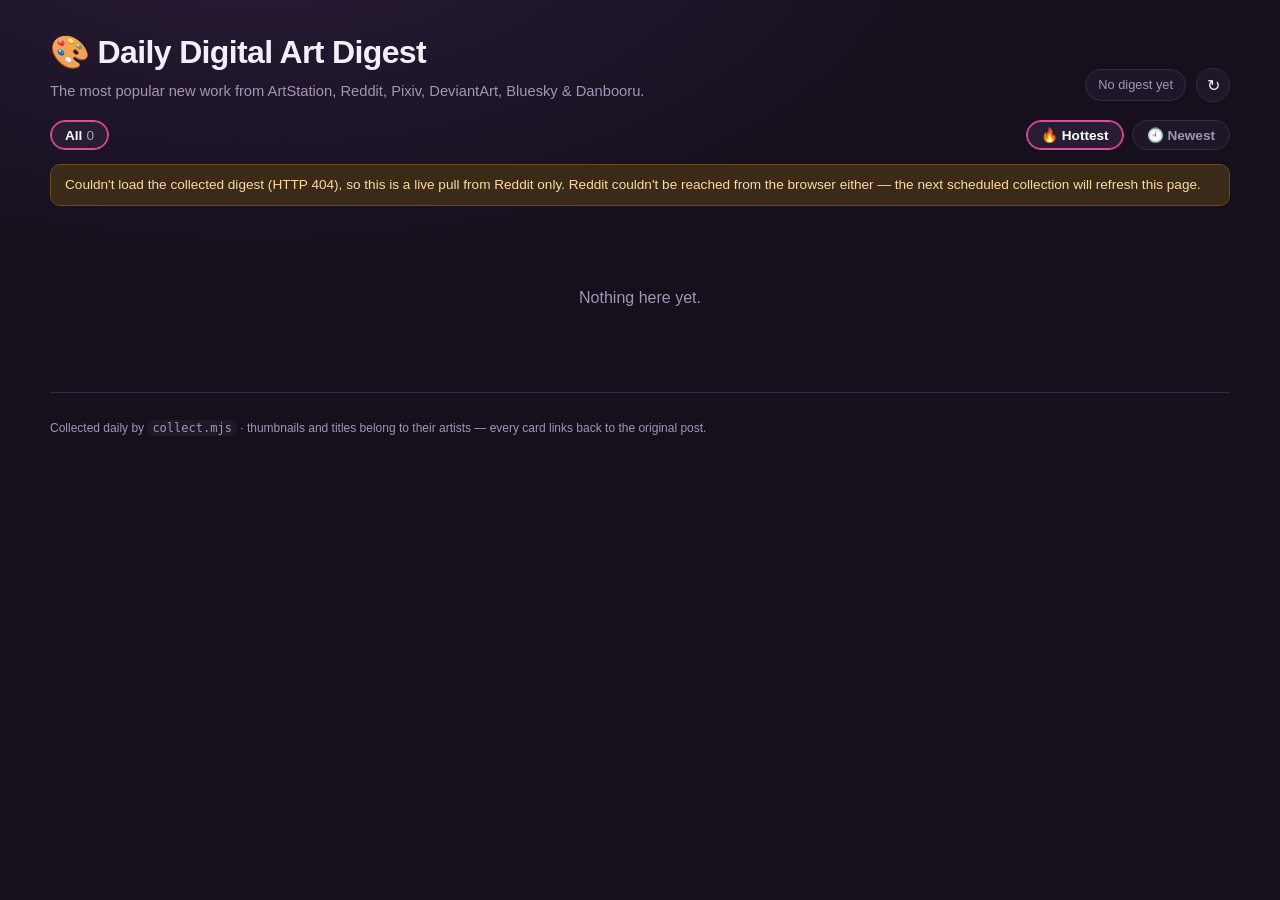
==== index.html @ 23e1c934 "Daily digital art digest Collects the most popular new digital art from ArtStation, Reddit (25 art s" ====
<!DOCTYPE html>
<html lang="en">
<head>
  <meta charset="UTF-8">
  <meta name="viewport" content="width=device-width, initial-scale=1.0, viewport-fit=cover">
  <meta name="theme-color" content="#15101c">
  <meta name="description" content="The most popular new digital art from ArtStation, Reddit, Pixiv, DeviantArt, Bluesky and Danbooru, collected daily.">
  <title>Daily Digital Art Digest</title>
  <link rel="icon" href="data:image/svg+xml,%3Csvg xmlns=%27http://www.w3.org/2000/svg%27 viewBox=%270 0 32 32%27%3E%3Ctext y=%2726%27 font-size=%2726%27%3E%F0%9F%8E%A8%3C/text%3E%3C/svg%3E">
  <link rel="stylesheet" href="digest.css">
</head>
<body>
  <header class="masthead">
    <div class="masthead-text">
      <h1>🎨 Daily Digital Art Digest</h1>
      <p class="sub">The most popular new work from ArtStation, Reddit, Pixiv, DeviantArt, Bluesky &amp; Danbooru.</p>
    </div>
    <div class="masthead-meta">
      <span id="updated" class="updated" title="When this digest was collected">Loading…</span>
      <button id="refresh" class="icon-btn" type="button" title="Reload the digest">↻</button>
    </div>
  </header>

  <nav class="controls" aria-label="Filters">
    <div id="filters" class="chips" role="group" aria-label="Filter by source"></div>
    <div id="ratings" class="chips hidden" role="group" aria-label="Filter by rating"></div>
    <div class="sorts chips" role="group" aria-label="Sort order">
      <button class="chip sort-chip is-on" type="button" data-sort="heat">🔥 Hottest</button>
      <button class="chip sort-chip" type="button" data-sort="new">🕘 Newest</button>
    </div>
  </nav>

  <p id="notice" class="notice hidden" role="status"></p>

  <main>
    <div id="grid" class="grid" aria-busy="true">
      <div class="skeleton"></div><div class="skeleton"></div><div class="skeleton"></div>
      <div class="skeleton"></div><div class="skeleton"></div><div class="skeleton"></div>
    </div>
    <p id="empty" class="empty hidden">Nothing here yet.</p>
  </main>

  <footer class="foot">
    <div id="sources" class="source-report"></div>
    <p class="fine">
      Collected daily by <code>collect.mjs</code> · thumbnails and titles belong to their
      artists — every card links back to the original post.
    </p>
  </footer>

  <script src="digest.js"></script>
</body>
</html>
---- digest.css ----
/* Daily Digital Art Digest — dark gallery styling so the art carries the page. */

:root {
  --bg: #15101c;
  --surface: #1e1728;
  --surface-2: #271e34;
  --line: #362a47;
  --text: #f3eef8;
  --muted: #a395b8;
  --accent: #e8489b;
  --artstation: #13aff0;
  --reddit: #ff4500;
  --pixiv: #3d9bff;
  --deviantart: #00e59b;
  --bluesky: #a78bfa;
  --danbooru: #ffc247;
  --nsfw: #ff5d8f;
  --radius: 14px;
}

* { box-sizing: border-box; }

body {
  margin: 0;
  padding: 0 16px 48px;
  background: radial-gradient(1200px 600px at 20% -10%, #2a1d3a 0%, var(--bg) 60%) fixed;
  color: var(--text);
  font-family: -apple-system, BlinkMacSystemFont, "Segoe UI", Roboto, Helvetica, Arial, sans-serif;
  line-height: 1.5;
}

/* ------------------------------------------------------------- masthead */

.masthead {
  max-width: 1180px;
  margin: 0 auto;
  padding-block: 28px 18px;
  display: flex;
  flex-wrap: wrap;
  gap: 12px;
  align-items: flex-end;
  justify-content: space-between;
}

.masthead h1 {
  margin: 0;
  font-size: clamp(1.4rem, 4vw, 2rem);
  letter-spacing: -0.02em;
}

.sub { margin: 4px 0 0; color: var(--muted); font-size: 0.92rem; }

.masthead-meta { display: flex; align-items: center; gap: 10px; }

.updated {
  font-size: 0.8rem;
  color: var(--muted);
  background: var(--surface);
  border: 1px solid var(--line);
  border-radius: 999px;
  padding: 5px 12px;
  white-space: nowrap;
}

.icon-btn {
  background: var(--surface);
  color: var(--text);
  border: 1px solid var(--line);
  border-radius: 999px;
  width: 34px;
  height: 34px;
  font-size: 1rem;
  cursor: pointer;
  transition: transform 0.2s ease, border-color 0.2s ease;
}

.icon-btn:hover { border-color: var(--accent); }
.icon-btn.spin { animation: spin 0.8s linear infinite; }

@keyframes spin { to { transform: rotate(360deg); } }

/* ------------------------------------------------------------- controls */

.controls {
  max-width: 1180px;
  margin: 0 auto 14px;
  display: flex;
  flex-wrap: wrap;
  gap: 10px 18px;
  justify-content: space-between;
}

.chips { display: flex; flex-wrap: wrap; gap: 8px; }

.chip {
  background: var(--surface);
  color: var(--muted);
  border: 1px solid var(--line);
  border-radius: 999px;
  padding: 6px 14px;
  font-size: 0.85rem;
  font-weight: 600;
  cursor: pointer;
  transition: color 0.15s ease, border-color 0.15s ease, background 0.15s ease;
}

.chip:hover { color: var(--text); }

.chip.is-on {
  color: #fff;
  background: var(--surface-2);
  border-color: var(--chip-color, var(--accent));
  box-shadow: inset 0 0 0 1px var(--chip-color, var(--accent));
}

.chip .count { opacity: 0.6; font-weight: 500; margin-left: 4px; }

.notice {
  max-width: 1180px;
  margin: 0 auto 16px;
  padding: 10px 14px;
  border-radius: 10px;
  background: #3a2a17;
  border: 1px solid #6b4a1f;
  color: #ffd9a0;
  font-size: 0.85rem;
}

/* ----------------------------------------------------------------- grid */

.grid {
  max-width: 1180px;
  margin: 0 auto;
  display: grid;
  grid-template-columns: repeat(auto-fill, minmax(250px, 1fr));
  gap: 18px;
}

.card {
  background: var(--surface);
  border: 1px solid var(--line);
  border-radius: var(--radius);
  overflow: hidden;
  display: flex;
  flex-direction: column;
  transition: transform 0.18s ease, border-color 0.18s ease;
}

.card:hover { transform: translateY(-3px); border-color: var(--source-color, var(--accent)); }

.thumb-link {
  display: block;
  position: relative;
  aspect-ratio: 4 / 3;
  background: var(--surface-2);
  color: var(--text); /* the rank/heat pills sit inside this link */
}

.thumb-link img {
  width: 100%;
  height: 100%;
  object-fit: cover;
  display: block;
  max-width: 100%;
}

.thumb-fallback {
  position: absolute;
  inset: 0;
  display: grid;
  place-items: center;
  padding: 16px;
  text-align: center;
  font-size: 0.85rem;
  color: var(--muted);
  background: linear-gradient(135deg, var(--surface-2), var(--surface));
}

.rank {
  position: absolute;
  top: 10px;
  left: 10px;
  color: var(--text);
  background: rgba(10, 6, 16, 0.78);
  backdrop-filter: blur(4px);
  border-radius: 999px;
  padding: 3px 9px;
  font-size: 0.75rem;
  font-weight: 700;
}

.heat {
  position: absolute;
  top: 10px;
  right: 10px;
  color: var(--text);
  background: rgba(10, 6, 16, 0.78);
  backdrop-filter: blur(4px);
  border-radius: 999px;
  padding: 3px 9px;
  font-size: 0.75rem;
  font-weight: 700;
}

.card-body { padding: 12px 14px 14px; display: flex; flex-direction: column; gap: 4px; flex: 1; }

.badge {
  align-self: flex-start;
  font-size: 0.68rem;
  font-weight: 700;
  letter-spacing: 0.06em;
  text-transform: uppercase;
  color: var(--source-color, var(--accent));
}

.card-title {
  margin: 0;
  font-size: 0.98rem;
  font-weight: 600;
  line-height: 1.3;
  overflow: hidden;
  display: -webkit-box;
  -webkit-line-clamp: 2;
  line-clamp: 2;
  -webkit-box-orient: vertical;
}

.card-title a { color: inherit; text-decoration: none; }
.card-title a:hover { text-decoration: underline; }

.artist { font-size: 0.83rem; color: var(--muted); }
.artist a { color: inherit; text-decoration: none; }
.artist a:hover { color: var(--text); text-decoration: underline; }

.stats {
  margin-top: auto;
  padding-top: 8px;
  font-size: 0.76rem;
  color: var(--muted);
  display: flex;
  justify-content: space-between;
  gap: 8px;
}

.skeleton {
  aspect-ratio: 3 / 4;
  border-radius: var(--radius);
  background: linear-gradient(100deg, var(--surface) 30%, var(--surface-2) 50%, var(--surface) 70%);
  background-size: 220% 100%;
  animation: shimmer 1.3s linear infinite;
}

@keyframes shimmer { to { background-position: -220% 0; } }

.empty { text-align: center; color: var(--muted); padding: 48px 0; }

/* ------------------------------------------------------------------ 18+ */

.nsfw-tag {
  position: absolute;
  bottom: 10px;
  left: 10px;
  background: var(--nsfw);
  color: #1a0b12;
  font-size: 0.7rem;
  font-weight: 800;
  letter-spacing: 0.04em;
  border-radius: 999px;
  padding: 2px 8px;
}

.badge-nsfw {
  margin-left: 6px;
  color: var(--nsfw);
}

.is-blurred .thumb-link img { filter: blur(22px); transform: scale(1.06); }
.is-blurred .nsfw-tag { display: none; }

.reveal {
  position: absolute;
  inset: 0;
  width: 100%;
  border: 0;
  background: rgba(14, 8, 18, 0.35);
  color: var(--text);
  font: inherit;
  font-size: 0.85rem;
  font-weight: 700;
  letter-spacing: 0.02em;
  cursor: pointer;
}

.reveal:hover { background: rgba(14, 8, 18, 0.2); }

/* ---------------------------------------------------------------- footer */

.foot { max-width: 1180px; margin: 34px auto 0; border-top: 1px solid var(--line); padding-top: 16px; }

.source-report { display: flex; flex-wrap: wrap; gap: 8px 16px; font-size: 0.8rem; color: var(--muted); }

.source-report .ok::before { content: "✓ "; color: var(--deviantart); }
.source-report .bad::before { content: "✕ "; color: var(--reddit); }

.fine { color: var(--muted); font-size: 0.75rem; margin-top: 10px; }
.fine code { background: var(--surface); padding: 1px 5px; border-radius: 5px; }

.hidden { display: none !important; }

@media (prefers-reduced-motion: reduce) {
  * { animation-duration: 0.01ms !important; transition-duration: 0.01ms !important; }
}
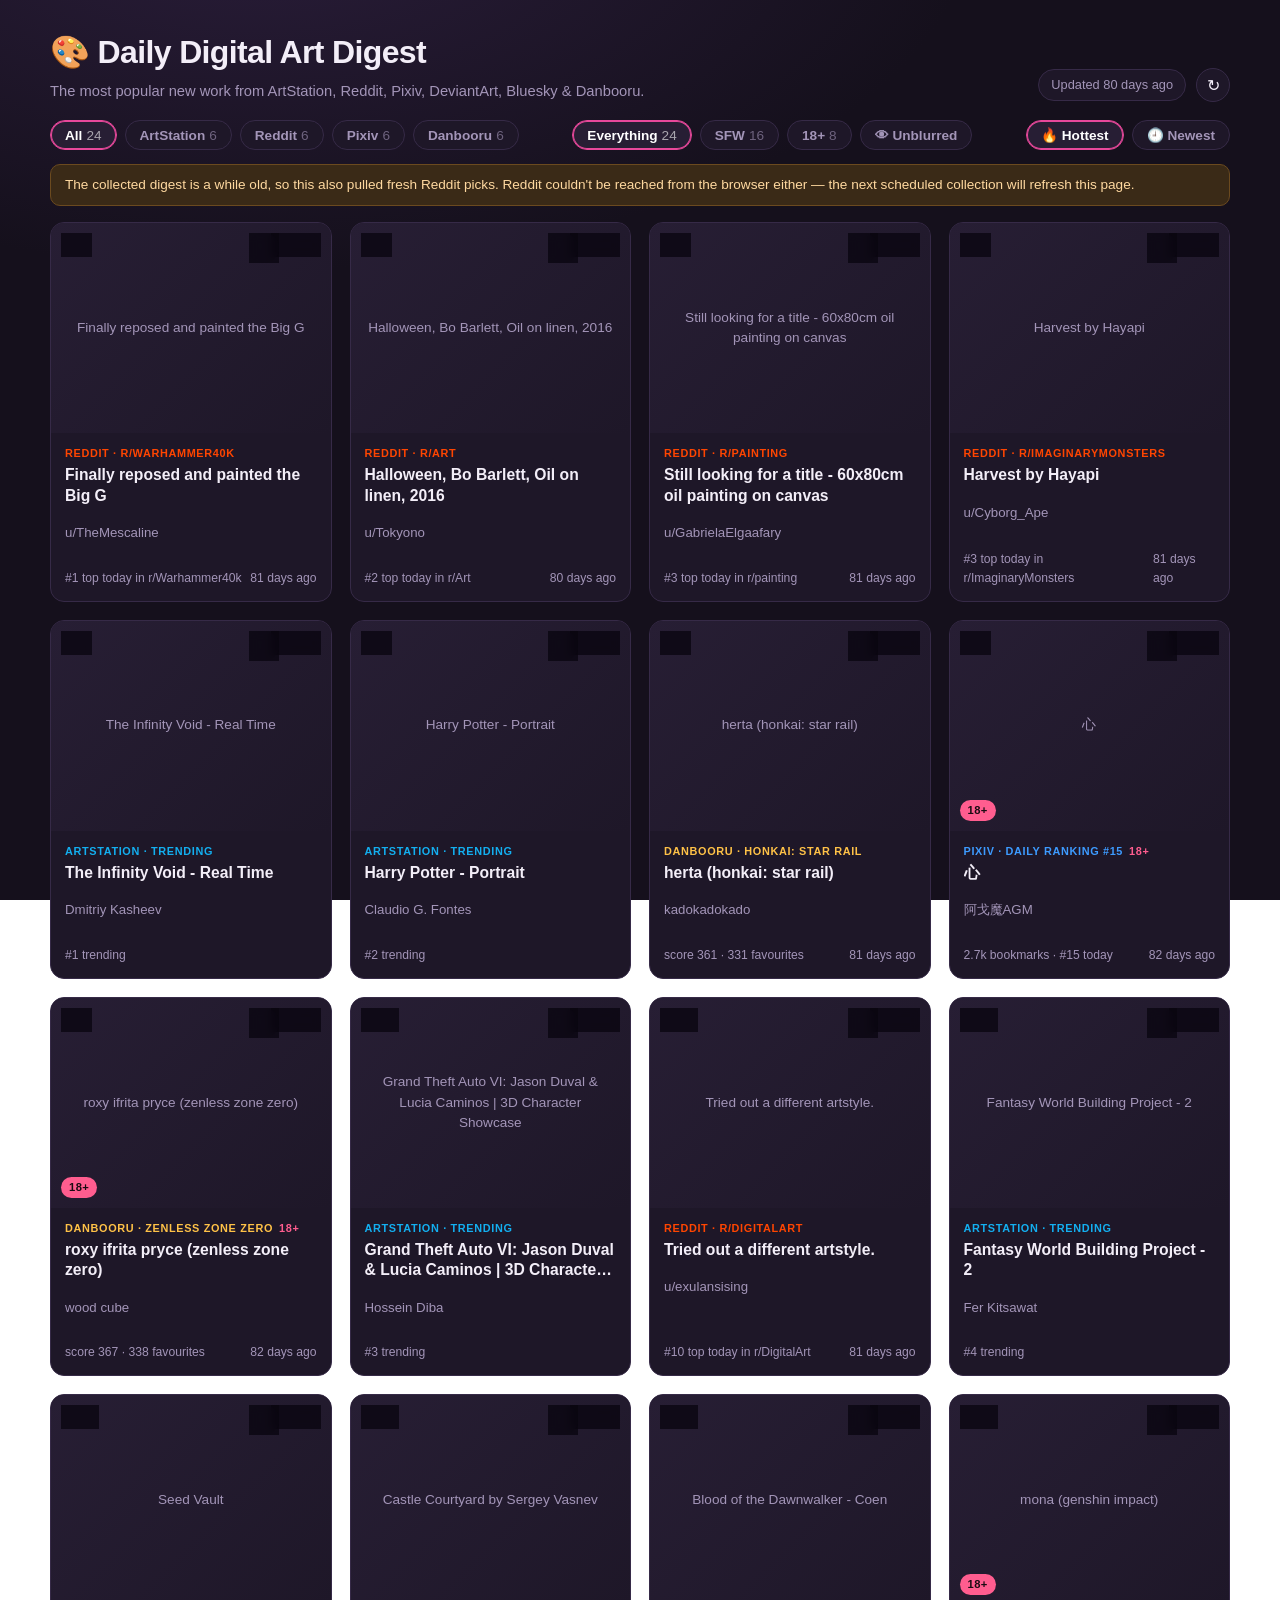
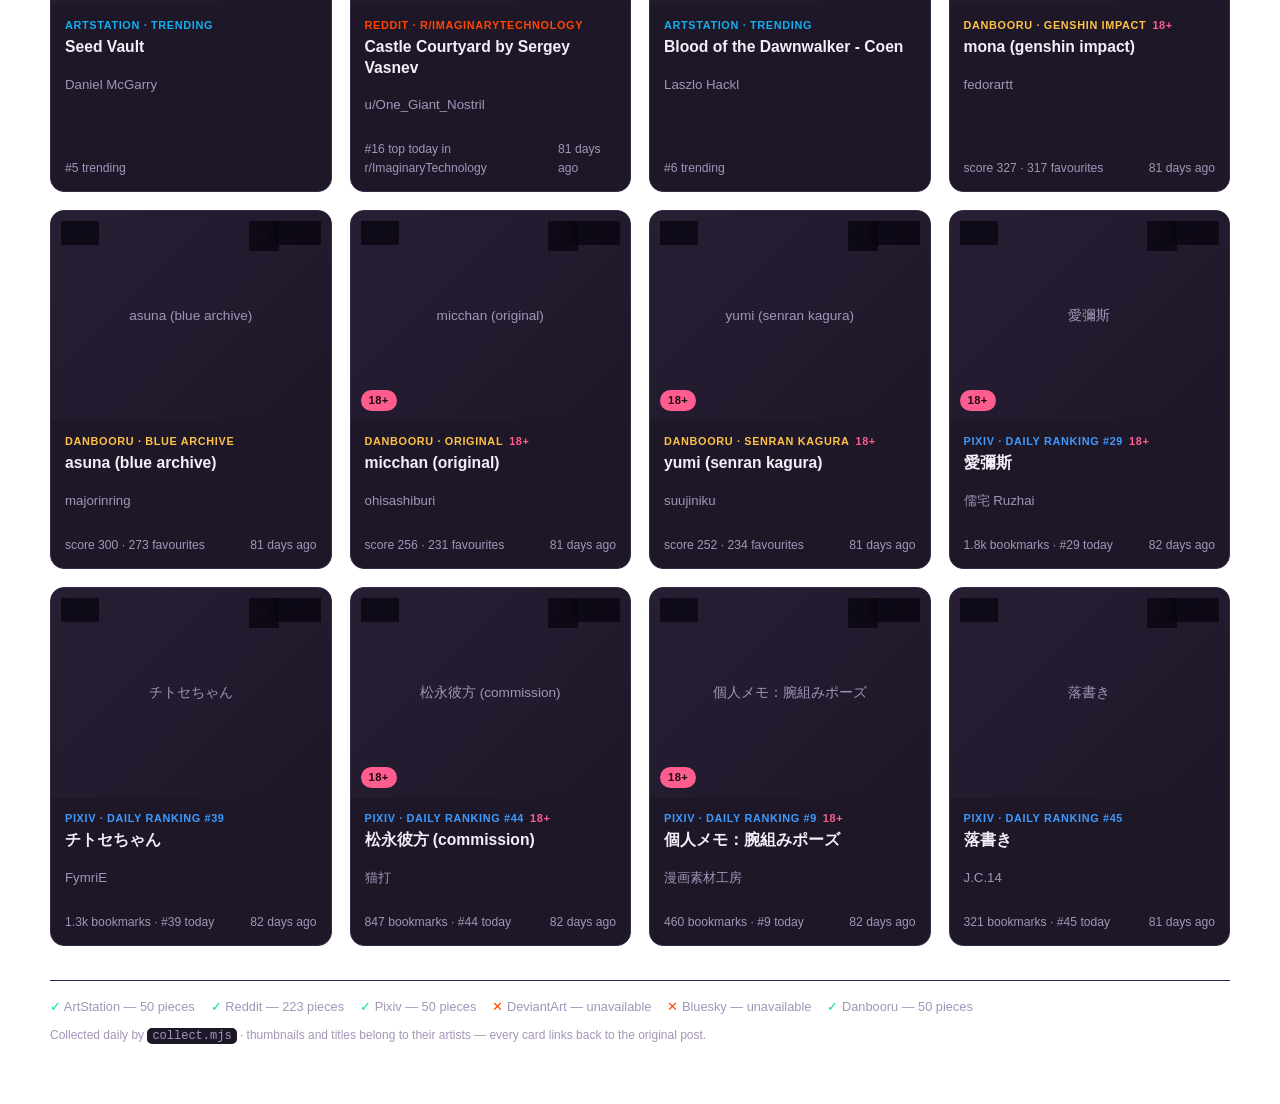
==== commit 2675e941: "Tilt the digest toward what you like Adds a taste profile the ranking consults. taste.json holds wei" ====
--- a/index.html
+++ b/index.html
@@ -30,6 +30,8 @@
     </div>
   </nav>
 
+  <div id="likes" class="likes hidden" role="status" aria-live="polite"></div>
+
   <p id="notice" class="notice hidden" role="status"></p>
 
   <main>
--- a/digest.css
+++ b/digest.css
@@ -254,6 +254,52 @@
 
 .empty { text-align: center; color: var(--muted); padding: 48px 0; }
 
+/* ---------------------------------------------------------------- likes */
+
+.likes {
+  max-width: 1180px;
+  margin: 0 auto 14px;
+  display: flex;
+  align-items: center;
+  gap: 10px;
+  flex-wrap: wrap;
+}
+
+.like-count { font-size: 0.85rem; color: var(--muted); }
+
+.likes a.chip { text-decoration: none; }
+
+.card { position: relative; }
+
+.heart {
+  position: absolute;
+  top: 10px;
+  right: 52px;
+  width: 30px;
+  height: 30px;
+  border-radius: 999px;
+  border: 0;
+  background: rgba(10, 6, 16, 0.78);
+  backdrop-filter: blur(4px);
+  color: var(--text);
+  font-size: 0.95rem;
+  line-height: 1;
+  cursor: pointer;
+  transition: color 0.15s ease, transform 0.15s ease;
+}
+
+.heart:hover { transform: scale(1.12); }
+
+.is-liked .heart { color: var(--nsfw); }
+.is-liked { border-color: var(--nsfw); }
+
+.matched {
+  margin: 2px 0 0;
+  font-size: 0.72rem;
+  color: var(--artstation);
+  letter-spacing: 0.01em;
+}
+
 /* ------------------------------------------------------------------ 18+ */
 
 .nsfw-tag {
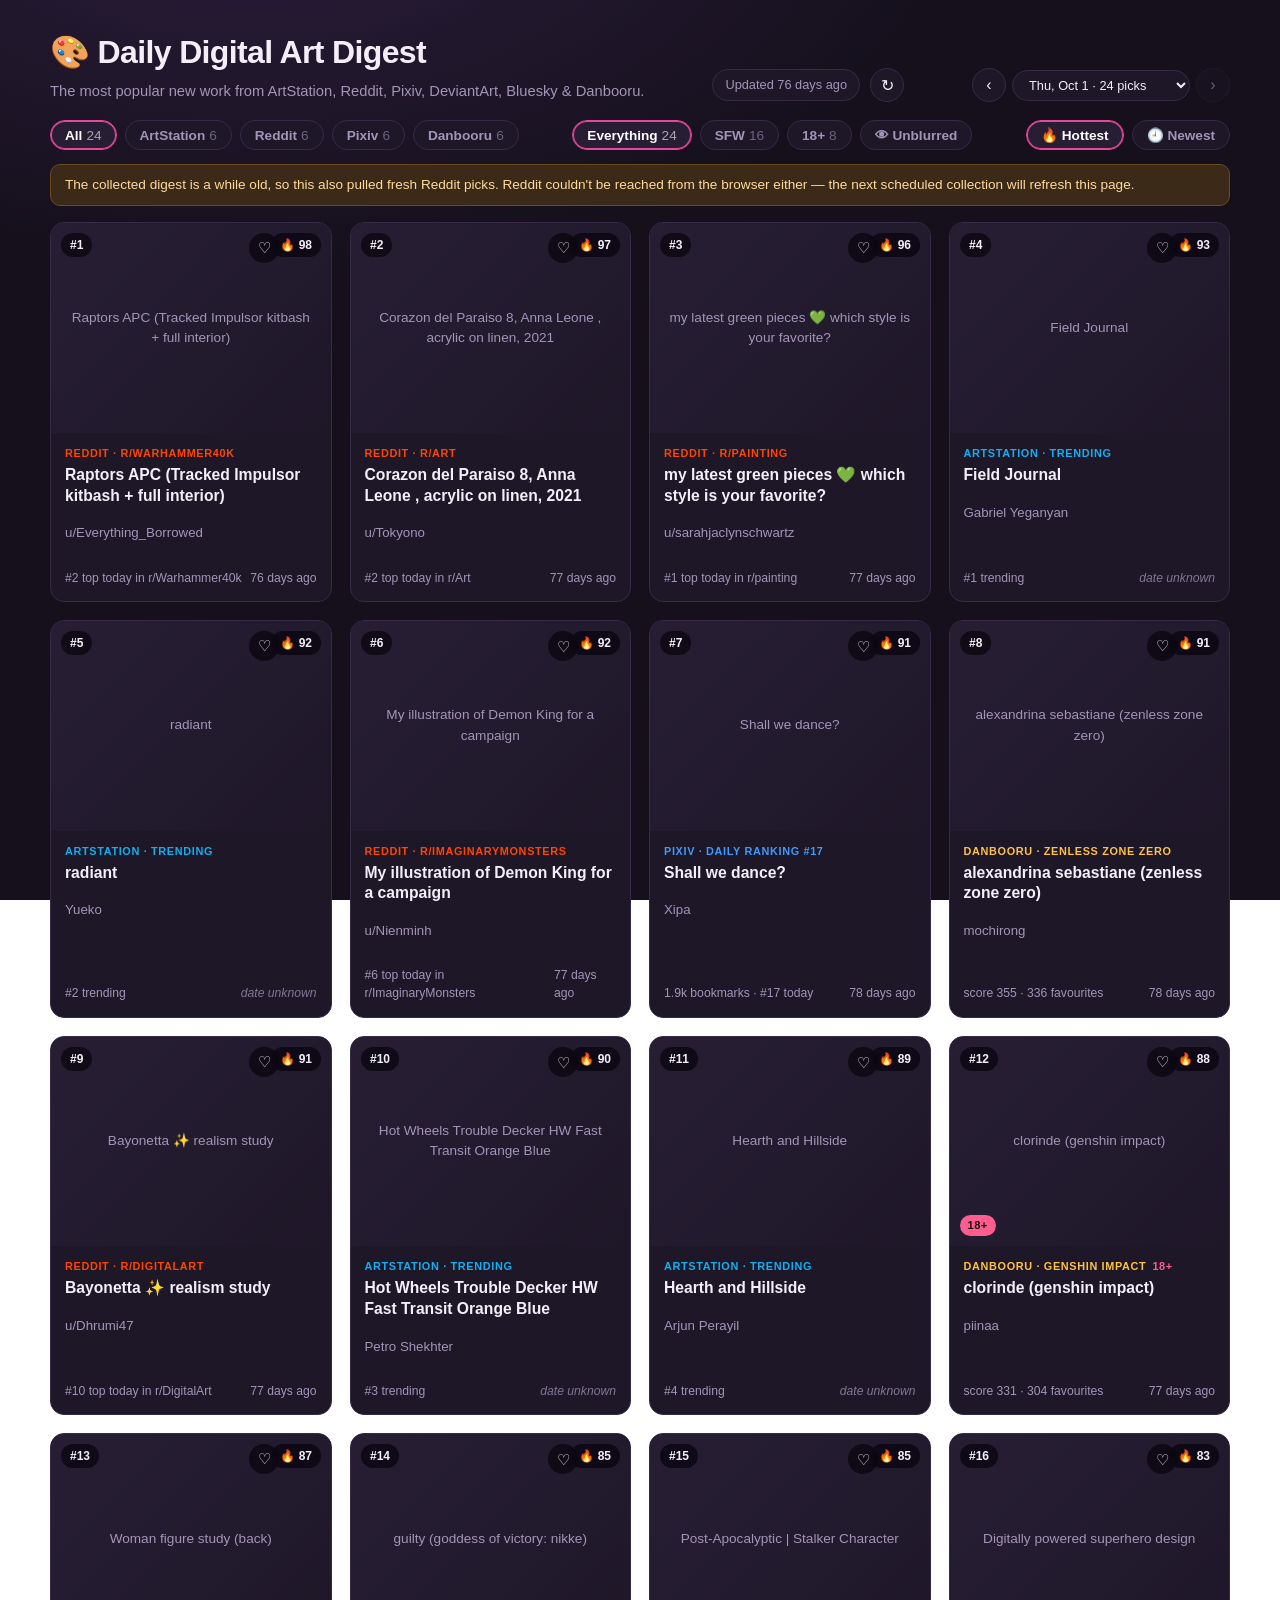
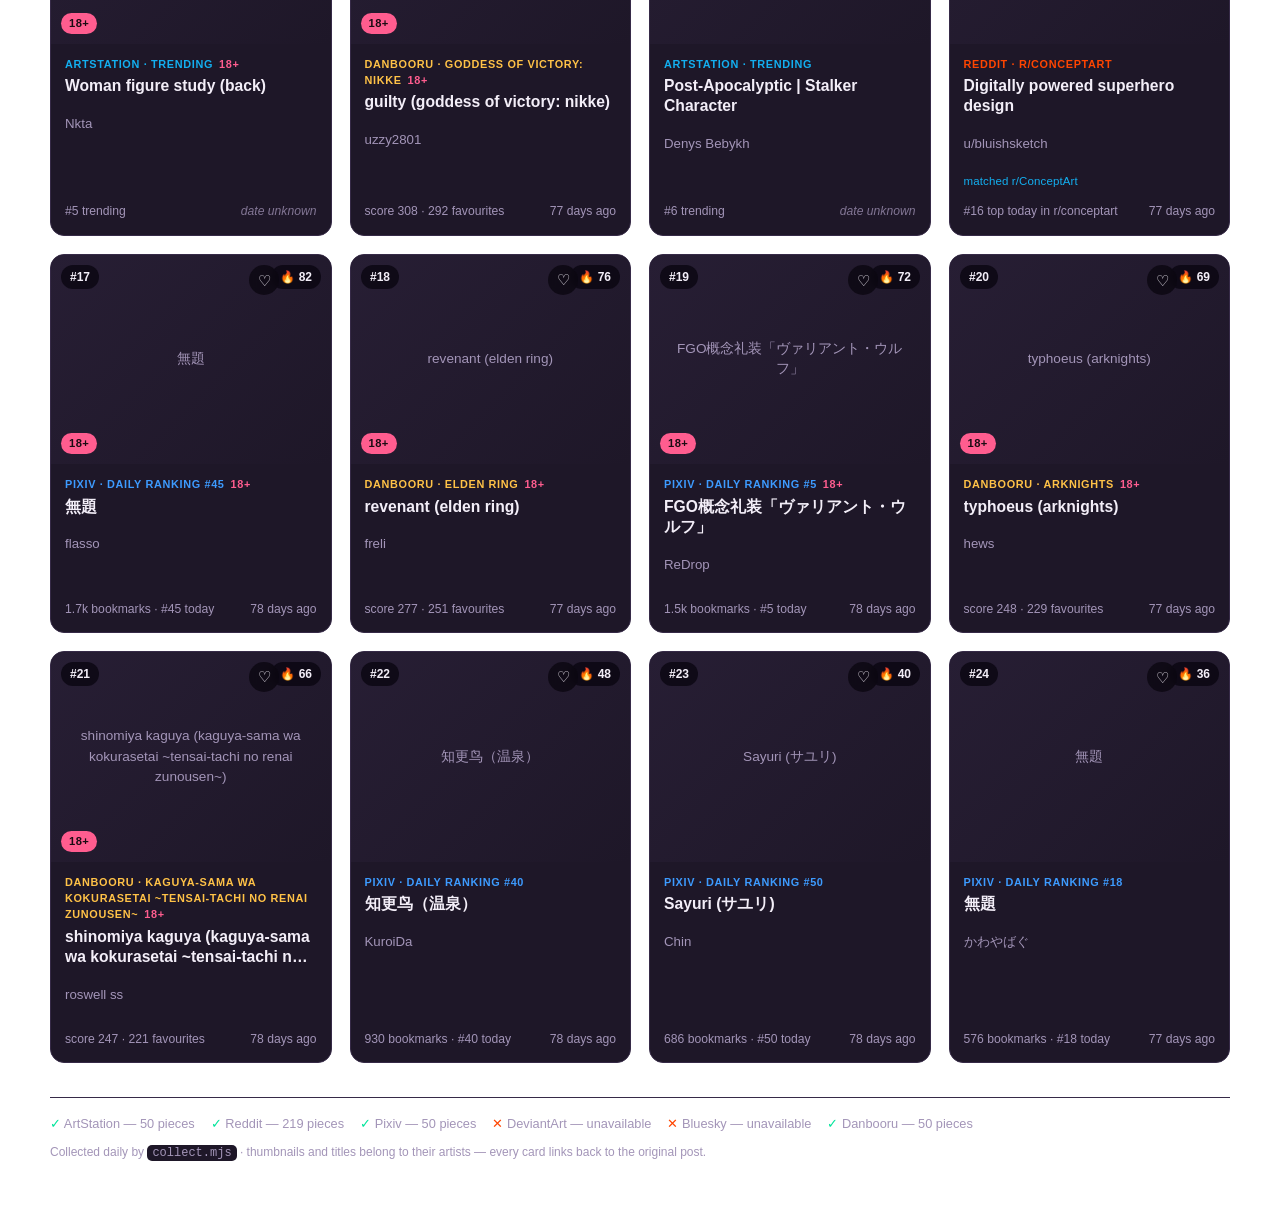
==== commit 121236dc: "Let the gallery read the history it has been keeping all along Every run since the first has written" ====
--- a/index.html
+++ b/index.html
@@ -19,6 +19,12 @@
       <span id="updated" class="updated" title="When this digest was collected">Loading…</span>
       <button id="refresh" class="icon-btn" type="button" title="Reload the digest">↻</button>
     </div>
+    <div id="history" class="history hidden">
+      <button id="older" class="icon-btn" type="button" title="The day before">‹</button>
+      <label class="sr-only" for="day">Which day to show</label>
+      <select id="day" class="day-select" title="Jump to a day"></select>
+      <button id="newer" class="icon-btn" type="button" title="The day after">›</button>
+    </div>
   </header>
 
   <nav class="controls" aria-label="Filters">
@@ -31,6 +37,8 @@
   </nav>
 
   <div id="likes" class="likes hidden" role="status" aria-live="polite"></div>
+
+  <div id="past" class="past hidden" role="status"></div>
 
   <p id="notice" class="notice hidden" role="status"></p>
 
--- a/digest.css
+++ b/digest.css
@@ -76,6 +76,72 @@
 
 .icon-btn:hover { border-color: var(--accent); }
 .icon-btn.spin { animation: spin 0.8s linear infinite; }
+.icon-btn[disabled] { opacity: 0.35; cursor: default; }
+.icon-btn[disabled]:hover { border-color: var(--line); }
+
+/* The day picker. On a phone the masthead wraps, so this sits on its own row
+   and the select takes the slack rather than overflowing. */
+.history {
+  display: flex;
+  align-items: center;
+  gap: 6px;
+  flex: 0 1 auto;
+}
+
+.day-select {
+  background: var(--surface);
+  color: var(--text);
+  border: 1px solid var(--line);
+  border-radius: 999px;
+  padding: 6px 12px;
+  font: inherit;
+  font-size: 0.8rem;
+  cursor: pointer;
+  max-width: 14rem;
+}
+
+.day-select:hover { border-color: var(--accent); }
+
+/* Reading a past day: say so loudly enough that nobody mistakes it for today. */
+.past {
+  max-width: 1180px;
+  margin: 0 auto 4px;
+  padding: 10px 16px;
+  display: flex;
+  flex-wrap: wrap;
+  align-items: center;
+  gap: 10px;
+  font-size: 0.86rem;
+  color: var(--text);
+  background: var(--surface);
+  background: color-mix(in srgb, var(--accent) 12%, var(--surface));
+  border: 1px solid var(--line);
+  border: 1px solid color-mix(in srgb, var(--accent) 35%, var(--line));
+  border-radius: 12px;
+}
+
+.past button {
+  background: transparent;
+  color: var(--accent);
+  border: 1px solid currentColor;
+  border-radius: 999px;
+  padding: 4px 12px;
+  font: inherit;
+  font-size: 0.8rem;
+  cursor: pointer;
+}
+
+.sr-only {
+  position: absolute;
+  width: 1px;
+  height: 1px;
+  padding: 0;
+  margin: -1px;
+  overflow: hidden;
+  clip: rect(0, 0, 0, 0);
+  white-space: nowrap;
+  border: 0;
+}
 
 @keyframes spin { to { transform: rotate(360deg); } }
 
@@ -293,6 +359,11 @@
 .is-liked .heart { color: var(--nsfw); }
 .is-liked { border-color: var(--nsfw); }
 
+.undated {
+  font-style: italic;
+  opacity: 0.75;
+}
+
 .matched {
   margin: 2px 0 0;
   font-size: 0.72rem;
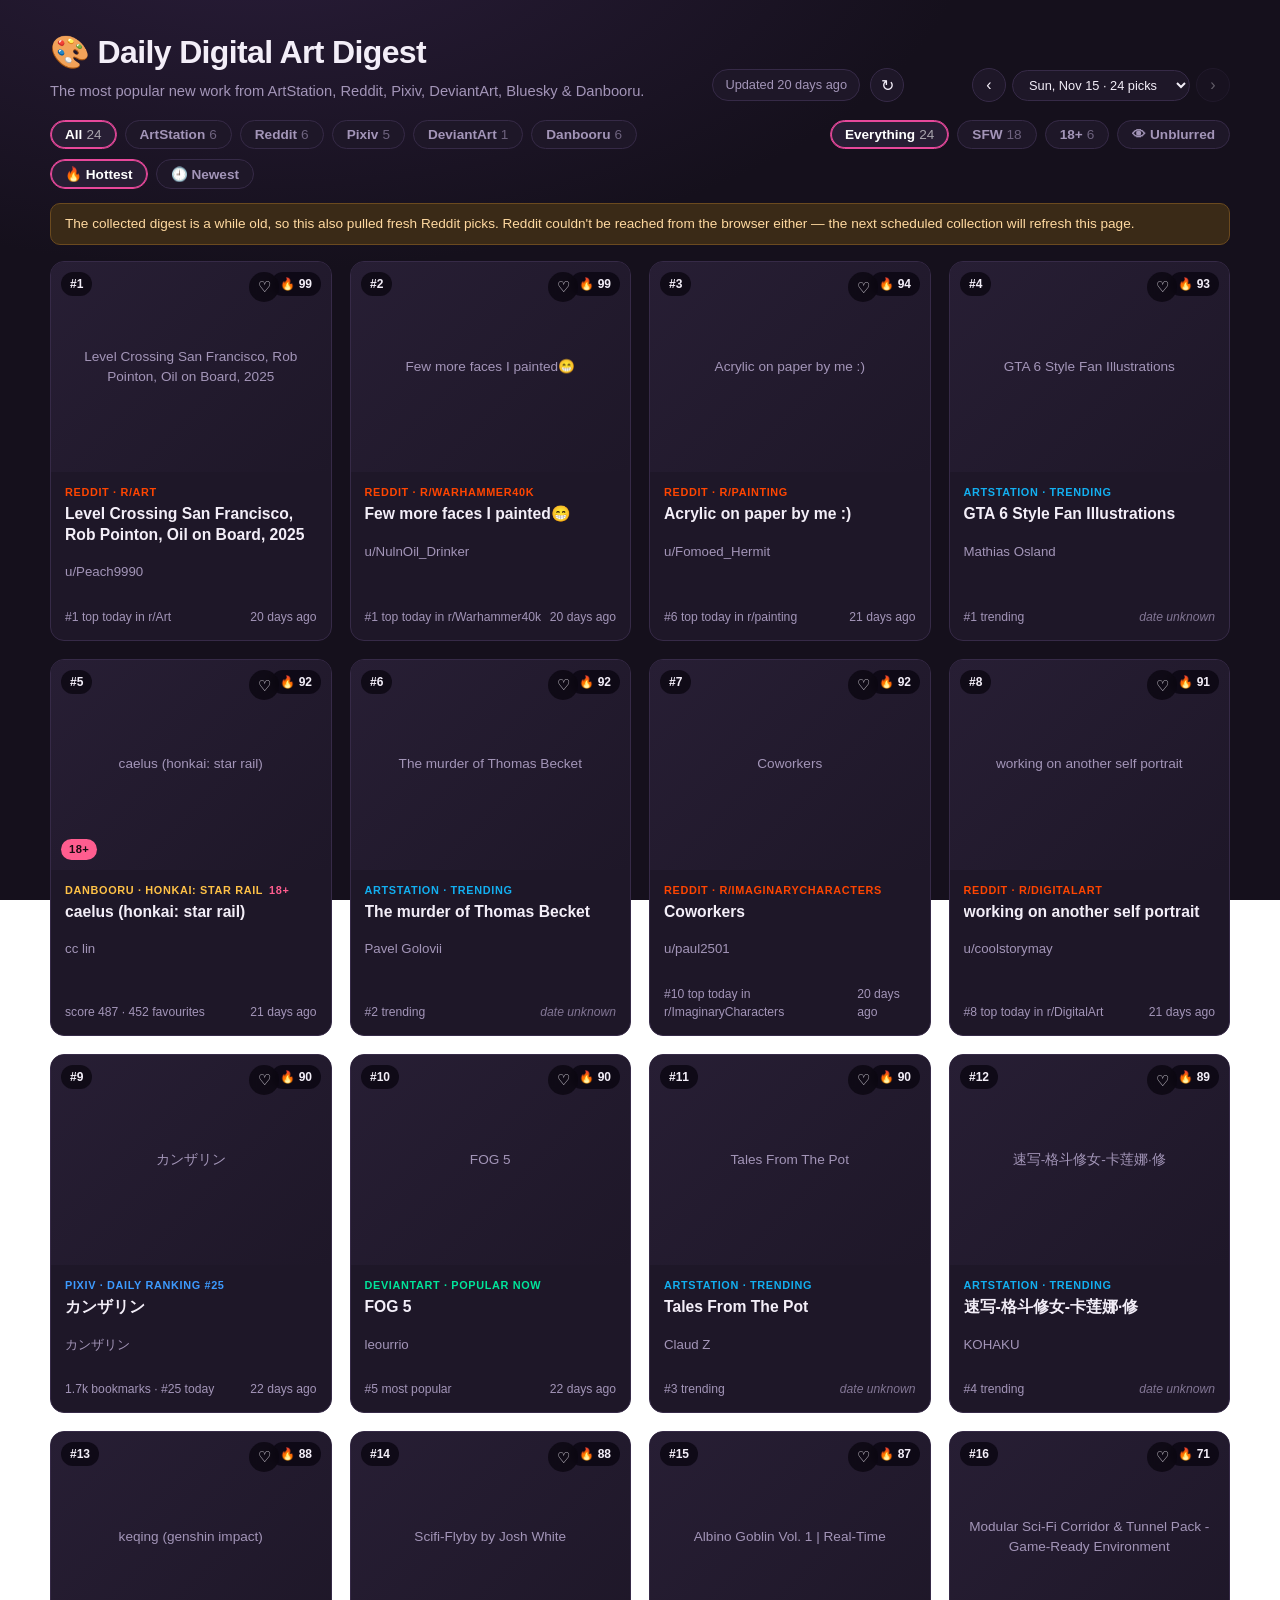
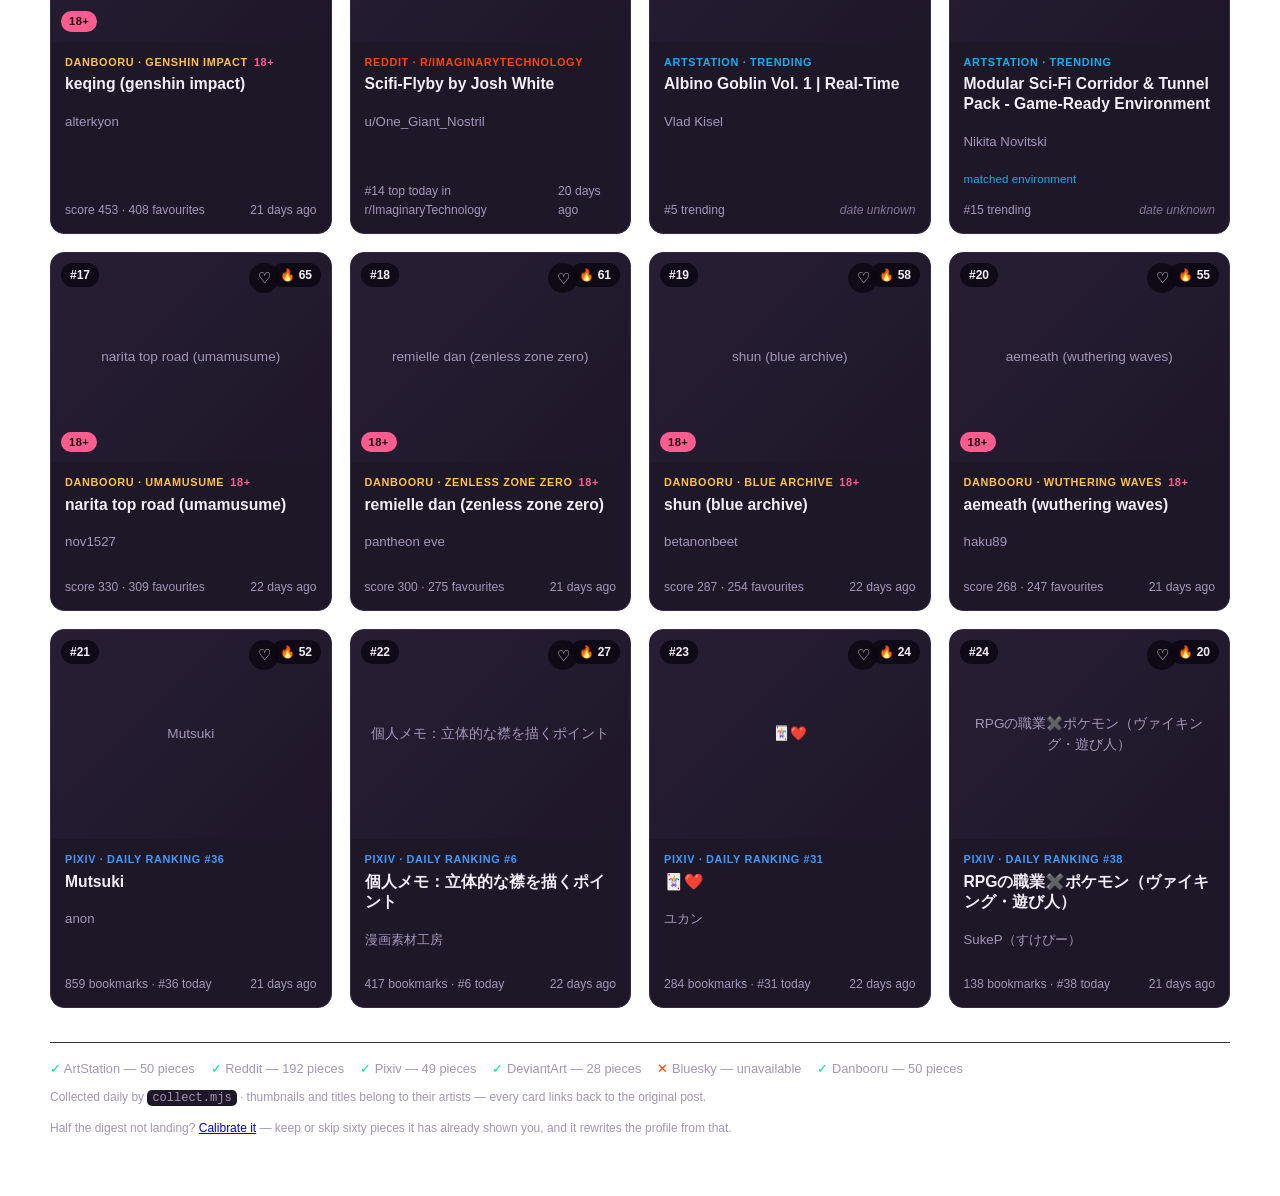
==== commit 0a02e0e4: "Ask about real pieces instead of guessing more keywords Sixty-one days of digests judged the profile" ====
--- a/index.html
+++ b/index.html
@@ -56,6 +56,10 @@
       Collected daily by <code>collect.mjs</code> · thumbnails and titles belong to their
       artists — every card links back to the original post.
     </p>
+    <p class="fine">
+      Half the digest not landing? <a href="calibrate.html">Calibrate it</a> — keep or skip
+      sixty pieces it has already shown you, and it rewrites the profile from that.
+    </p>
   </footer>
 
   <script src="digest.js"></script>
--- a/digest.css
+++ b/digest.css
@@ -427,3 +427,134 @@
 @media (prefers-reduced-motion: reduce) {
   * { animation-duration: 0.01ms !important; transition-duration: 0.01ms !important; }
 }
+
+/* ------------------------------------------------------------- calibration */
+
+.calibrating main.rater {
+  max-width: 560px;
+  margin: 0 auto;
+  padding: 0 16px 48px;
+}
+
+.linkish {
+  display: inline-flex;
+  align-items: center;
+  justify-content: center;
+  text-decoration: none;
+}
+
+.stage { min-height: 60vh; }
+.stage.done { min-height: 0; }
+
+.skeleton.tall { height: 60vh; border-radius: 16px; }
+
+.rate-card {
+  background: var(--surface);
+  border: 1px solid var(--line);
+  border-radius: 16px;
+  overflow: hidden;
+}
+
+.rate-shot {
+  background: #0d0a12;
+  display: flex;
+  align-items: center;
+  justify-content: center;
+  min-height: 300px;
+  max-height: 58vh;
+}
+
+.rate-shot img {
+  display: block;
+  width: 100%;
+  max-height: 58vh;
+  object-fit: contain;
+}
+
+.rate-shot img.blurred { filter: blur(26px); }
+.rate-shot.no-image { padding: 40px 16px; }
+.gone { color: var(--muted); font-size: 0.86rem; text-align: center; margin: 0; }
+
+.rate-meta { padding: 12px 16px 16px; }
+.rate-where {
+  margin: 0;
+  font-size: 0.72rem;
+  letter-spacing: 0.06em;
+  text-transform: uppercase;
+  color: var(--muted);
+}
+.badge-18 { color: #ff6b9d; font-weight: 700; }
+.rate-title { margin: 6px 0 2px; font-size: 1.05rem; line-height: 1.3; }
+.rate-title a { color: var(--text); text-decoration: none; }
+.rate-title a:hover { text-decoration: underline; }
+.rate-artist { margin: 0; color: var(--muted); font-size: 0.86rem; }
+
+/* Two targets, each big enough to hit with a thumb without looking. */
+.verdict {
+  display: grid;
+  grid-template-columns: 1fr 1fr;
+  gap: 10px;
+  margin-top: 14px;
+}
+
+.judge {
+  border-radius: 14px;
+  border: 1px solid var(--line);
+  background: var(--surface);
+  color: var(--text);
+  font: inherit;
+  font-size: 1rem;
+  font-weight: 600;
+  padding: 16px 12px;
+  cursor: pointer;
+  display: flex;
+  align-items: center;
+  justify-content: center;
+  gap: 8px;
+  transition: transform 0.12s ease, border-color 0.2s ease;
+}
+
+.judge:active { transform: scale(0.97); }
+.judge-yes { border-color: color-mix(in srgb, var(--accent) 55%, var(--line)); }
+.judge-yes:hover { border-color: var(--accent); }
+.judge-no:hover { border-color: #ff6b9d; }
+
+.helpers {
+  display: flex;
+  flex-wrap: wrap;
+  align-items: center;
+  gap: 8px;
+  margin-top: 12px;
+}
+
+.keys { color: var(--muted); font-size: 0.72rem; margin-left: auto; }
+@media (max-width: 520px) { .keys { display: none; } }
+
+.chip.static { cursor: default; }
+
+.result {
+  margin-top: 20px;
+  background: var(--surface);
+  border: 1px solid var(--line);
+  border-radius: 16px;
+  padding: 18px 16px 22px;
+}
+
+.result h2 { margin: 0 0 4px; font-size: 1.15rem; }
+.result-group { margin-top: 18px; }
+.result-group h3 { margin: 0 0 4px; font-size: 0.82rem; letter-spacing: 0.04em; text-transform: uppercase; color: var(--muted); }
+.result-group .chips { margin-top: 8px; }
+
+.send-btn {
+  display: block;
+  margin: 22px 0 8px;
+  padding: 14px 16px;
+  text-align: center;
+  border-radius: 14px;
+  background: var(--accent);
+  color: #15101c;
+  font-weight: 700;
+  text-decoration: none;
+}
+
+.send-btn:hover { filter: brightness(1.08); }
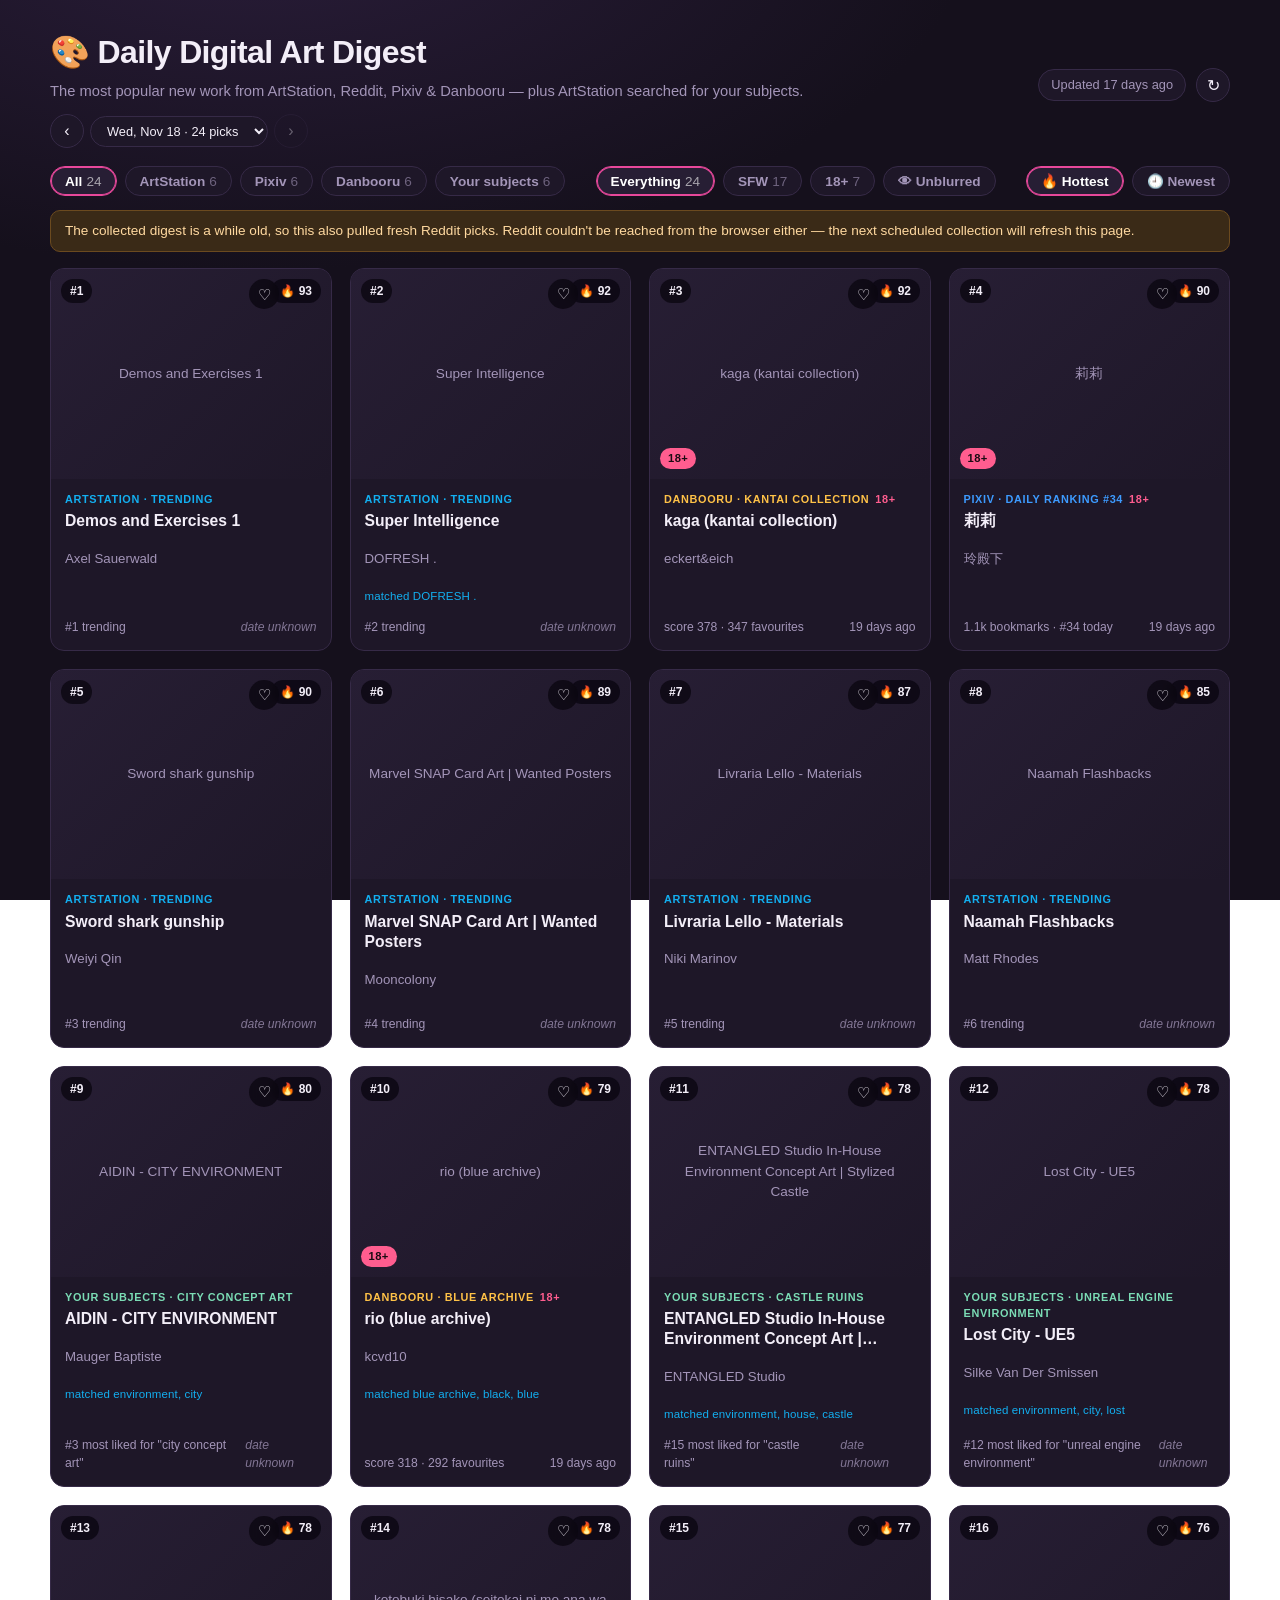
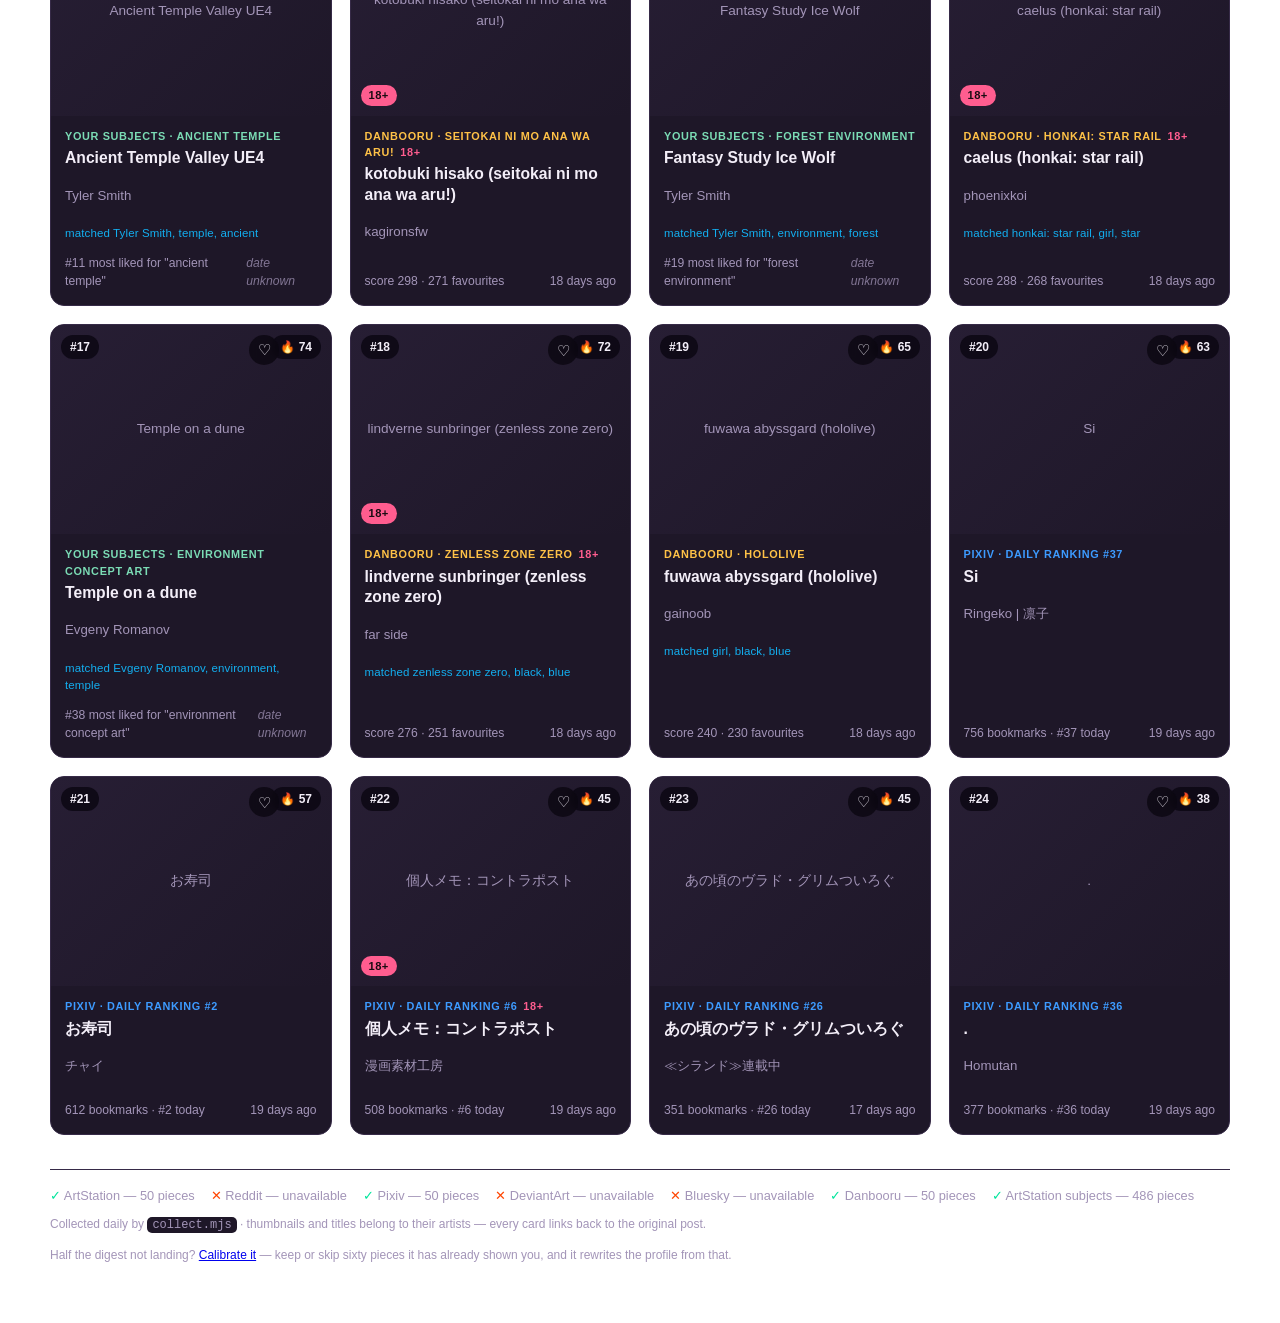
==== commit 35c9b129: "Fix blank Danbooru cards, drop email and two dead sources Thumbnails. Two faults, both real, found b" ====
--- a/index.html
+++ b/index.html
@@ -4,7 +4,7 @@
   <meta charset="UTF-8">
   <meta name="viewport" content="width=device-width, initial-scale=1.0, viewport-fit=cover">
   <meta name="theme-color" content="#15101c">
-  <meta name="description" content="The most popular new digital art from ArtStation, Reddit, Pixiv, DeviantArt, Bluesky and Danbooru, collected daily.">
+  <meta name="description" content="The most popular new digital art from ArtStation, Reddit, Pixiv and Danbooru, collected daily and tuned to your taste.">
   <title>Daily Digital Art Digest</title>
   <link rel="icon" href="data:image/svg+xml,%3Csvg xmlns=%27http://www.w3.org/2000/svg%27 viewBox=%270 0 32 32%27%3E%3Ctext y=%2726%27 font-size=%2726%27%3E%F0%9F%8E%A8%3C/text%3E%3C/svg%3E">
   <link rel="stylesheet" href="digest.css">
@@ -13,7 +13,7 @@
   <header class="masthead">
     <div class="masthead-text">
       <h1>🎨 Daily Digital Art Digest</h1>
-      <p class="sub">The most popular new work from ArtStation, Reddit, Pixiv, DeviantArt, Bluesky &amp; Danbooru.</p>
+      <p class="sub">The most popular new work from ArtStation, Reddit, Pixiv &amp; Danbooru — plus ArtStation searched for your subjects.</p>
     </div>
     <div class="masthead-meta">
       <span id="updated" class="updated" title="When this digest was collected">Loading…</span>
--- a/digest.css
+++ b/digest.css
@@ -9,10 +9,10 @@
   --muted: #a395b8;
   --accent: #e8489b;
   --artstation: #13aff0;
+  --subjects: #7bdcb5;
   --reddit: #ff4500;
   --pixiv: #3d9bff;
-  --deviantart: #00e59b;
-  --bluesky: #a78bfa;
+  --ok: #00e59b;
   --danbooru: #ffc247;
   --nsfw: #ff5d8f;
   --radius: 14px;
@@ -416,7 +416,7 @@
 
 .source-report { display: flex; flex-wrap: wrap; gap: 8px 16px; font-size: 0.8rem; color: var(--muted); }
 
-.source-report .ok::before { content: "✓ "; color: var(--deviantart); }
+.source-report .ok::before { content: "✓ "; color: var(--ok); }
 .source-report .bad::before { content: "✕ "; color: var(--reddit); }
 
 .fine { color: var(--muted); font-size: 0.75rem; margin-top: 10px; }
@@ -558,3 +558,36 @@
 }
 
 .send-btn:hover { filter: brightness(1.08); }
+
+.send-btn.ghost {
+  background: transparent;
+  color: var(--accent);
+  border: 1px solid currentColor;
+  font-weight: 600;
+  margin-top: 18px;
+}
+
+.payload { margin: 10px 0 0; }
+.payload summary { cursor: pointer; color: var(--muted); font-size: 0.8rem; }
+.payload pre {
+  margin: 8px 0 0;
+  padding: 12px;
+  max-height: 320px;
+  overflow: auto;
+  background: #0d0a12;
+  border: 1px solid var(--line);
+  border-radius: 10px;
+  font-size: 0.72rem;
+  line-height: 1.45;
+  white-space: pre-wrap;
+  word-break: break-word;
+  -webkit-user-select: all;
+  user-select: all;
+}
+
+.notice.quiet {
+  background: var(--surface);
+  border-color: var(--line);
+  color: var(--muted);
+  font-size: 0.8rem;
+}
